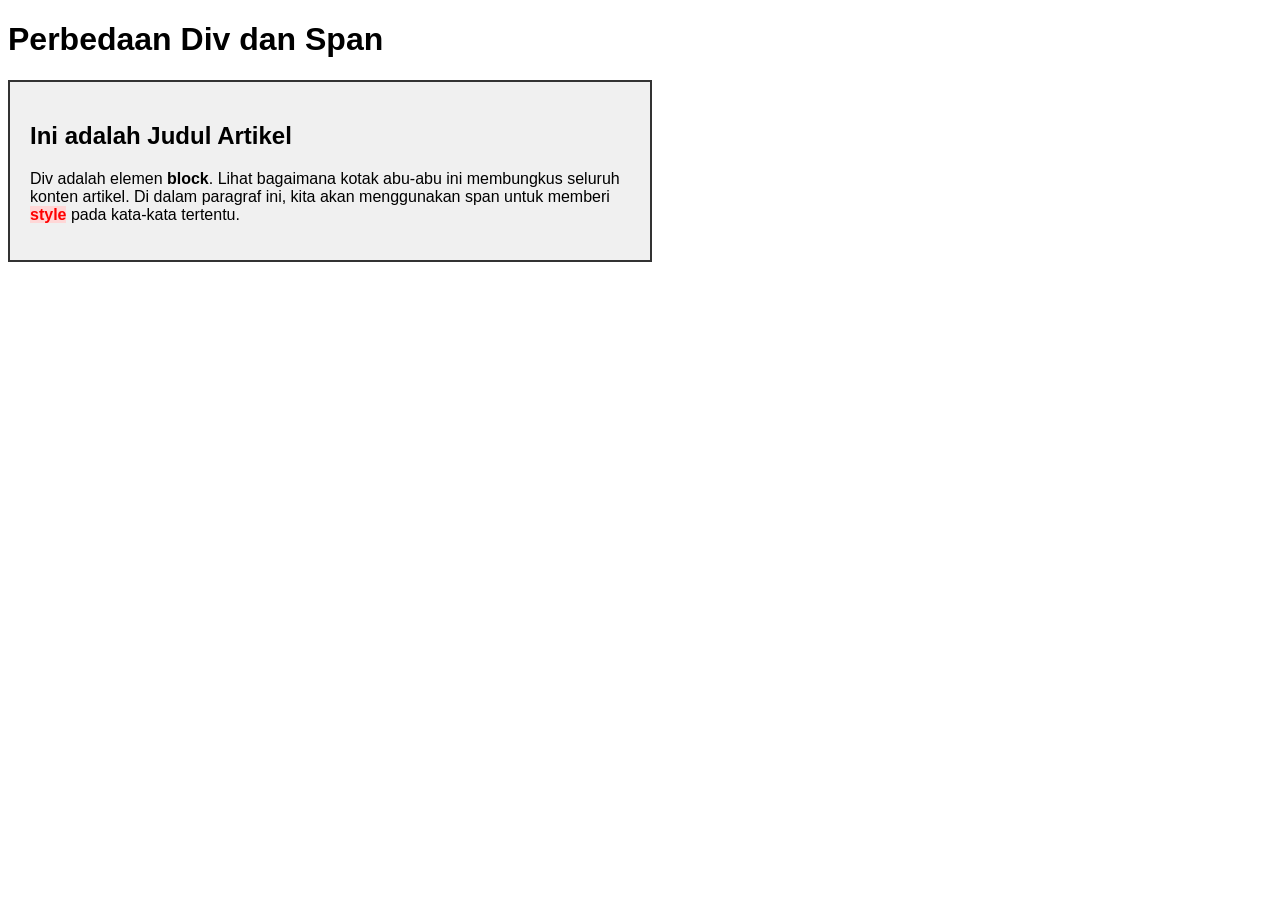
==== 11-box-model/index.html @ ba3f7faa "mengubah ukuran kotak menjadi lebih enak dilihat" ====
<!DOCTYPE html>
<html lang="en">

<head>
  <meta charset="UTF-8">
  <meta name="viewport" content="width=device-width, initial-scale=1.0">
  <title>Coba Div & Span</title>
  <style>
    body {
      font-family: Arial, Helvetica, sans-serif;
    }

    .kotak {
      background-color: #f0f0f0;
      border: 2px solid #333;
      width: 600px;
      padding: 20px;
    }

    .highlight {
      background-color: rgb(255, 215, 215);
      color: red;
      font-weight: bold;
    }
  </style>
</head>

<body>
  <h1>Perbedaan Div dan Span</h1>
  <div class="kotak">
    <h2>Ini adalah Judul Artikel</h2>
    <p>
      Div adalah elemen <strong>block</strong>. Lihat
      bagaimana kotak abu-abu ini membungkus seluruh konten
      artikel.
      Di dalam paragraf ini, kita akan menggunakan span
      untuk memberi <span class="highlight">style</span>
      pada kata-kata tertentu.
    </p>
  </div>
</body>

</html>
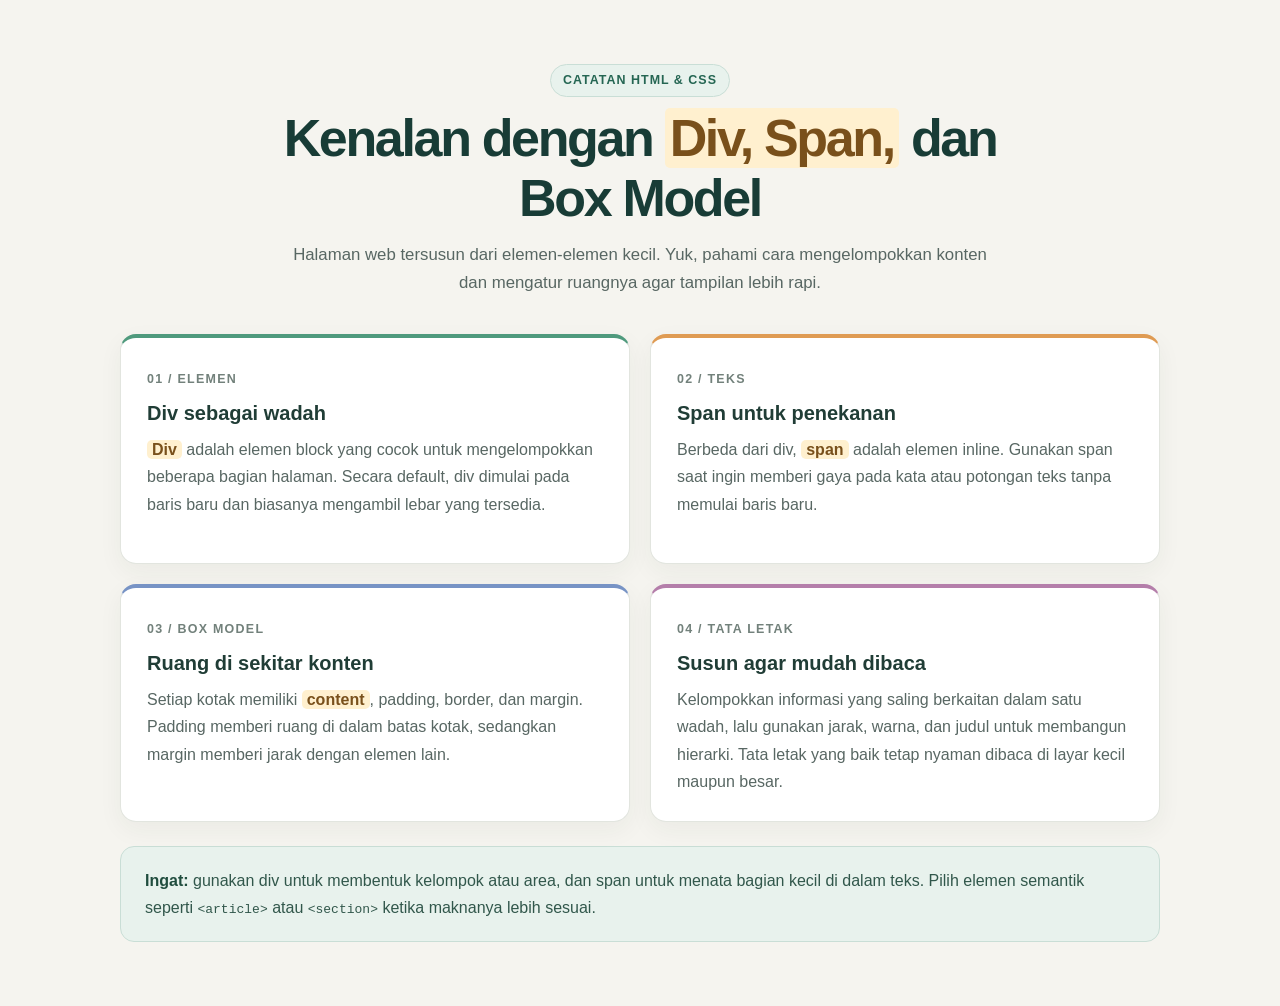
==== commit 82536496: "merevisi semua bagian isis dan style menggunakan bantuan ai namun tetap memahami cara ai tsb bekerja" ====
--- a/11-box-model/index.html
+++ b/11-box-model/index.html
@@ -1,43 +1,231 @@
 <!DOCTYPE html>
-<html lang="en">
+<html lang="id">
 
 <head>
   <meta charset="UTF-8">
   <meta name="viewport" content="width=device-width, initial-scale=1.0">
-  <title>Coba Div & Span</title>
+  <meta name="theme-color" content="#f5f4ef">
+  <title>Belajar Div, Span, dan Box Model</title>
   <style>
+    * {
+      box-sizing: border-box;
+    }
+
     body {
+      margin: 0;
+      background: #f5f4ef;
+      color: #20302f;
       font-family: Arial, Helvetica, sans-serif;
-    }
-
-    .kotak {
-      background-color: #f0f0f0;
-      border: 2px solid #333;
-      width: 600px;
-      padding: 20px;
+      line-height: 1.7;
+    }
+
+    .halaman {
+      width: min(100% - 40px, 1040px);
+      margin: 0 auto;
+      padding: 64px 0;
+    }
+
+    .pembuka {
+      max-width: 720px;
+      margin: 0 auto 36px;
+      text-align: center;
+    }
+
+    .label {
+      display: inline-block;
+      margin: 0 0 12px;
+      padding: 5px 12px;
+      border: 1px solid #c9ded6;
+      border-radius: 999px;
+      background: #e8f2ed;
+      color: #256653;
+      font-size: 0.78rem;
+      font-weight: 700;
+      letter-spacing: 0.08em;
+      text-transform: uppercase;
+    }
+
+    h1,
+    h2,
+    p {
+      margin-top: 0;
+    }
+
+    h1 {
+      margin-bottom: 12px;
+      color: #183c36;
+      font-size: clamp(2rem, 5vw, 3.25rem);
+      letter-spacing: -0.045em;
+      line-height: 1.15;
+    }
+
+    .pengantar {
+      margin-bottom: 0;
+      color: #586763;
+      font-size: 1.05rem;
+    }
+
+    .kumpulan-kartu {
+      display: grid;
+      grid-template-columns: repeat(2, minmax(0, 1fr));
+      gap: 20px;
+    }
+
+    .kartu {
+      min-height: 230px;
+      padding: 26px;
+      border: 1px solid #e2e5df;
+      border-top: 4px solid #4f9a7d;
+      border-radius: 16px;
+      background: #fff;
+      box-shadow: 0 8px 24px rgb(34 57 49 / 5%);
+      transition: transform 180ms ease, box-shadow 180ms ease;
+    }
+
+    .kartu:nth-child(2) {
+      border-top-color: #df9b53;
+    }
+
+    .kartu:nth-child(3) {
+      border-top-color: #7793c5;
+    }
+
+    .kartu:nth-child(4) {
+      border-top-color: #b47eaa;
+    }
+
+    .kartu:hover {
+      transform: translateY(-4px);
+      box-shadow: 0 14px 30px rgb(34 57 49 / 10%);
+    }
+
+    .nomor {
+      display: inline-block;
+      margin-bottom: 10px;
+      color: #72817b;
+      font-size: 0.78rem;
+      font-weight: 700;
+      letter-spacing: 0.1em;
+    }
+
+    .kartu h2 {
+      margin-bottom: 10px;
+      color: #203d36;
+      font-size: 1.25rem;
+      line-height: 1.3;
+    }
+
+    .kartu p {
+      margin-bottom: 0;
+      color: #586763;
     }
 
     .highlight {
-      background-color: rgb(255, 215, 215);
-      color: red;
-      font-weight: bold;
+      padding: 1px 5px;
+      border-radius: 5px;
+      background: #fff0cf;
+      color: #79501b;
+      font-weight: 700;
+    }
+
+    .catatan {
+      margin-top: 24px;
+      padding: 20px 24px;
+      border: 1px solid #c9ded6;
+      border-radius: 14px;
+      background: #e8f2ed;
+      color: #31574b;
+    }
+
+    .catatan strong {
+      color: #204d3e;
+    }
+
+    @media (max-width: 640px) {
+      .halaman {
+        width: min(100% - 28px, 520px);
+        padding: 40px 0;
+      }
+
+      .kumpulan-kartu {
+        grid-template-columns: 1fr;
+        gap: 14px;
+      }
+
+      .kartu {
+        min-height: 0;
+        padding: 22px;
+      }
+    }
+
+    @media (prefers-reduced-motion: reduce) {
+      .kartu {
+        transition: none;
+      }
     }
   </style>
 </head>
 
 <body>
-  <h1>Perbedaan Div dan Span</h1>
-  <div class="kotak">
-    <h2>Ini adalah Judul Artikel</h2>
-    <p>
-      Div adalah elemen <strong>block</strong>. Lihat
-      bagaimana kotak abu-abu ini membungkus seluruh konten
-      artikel.
-      Di dalam paragraf ini, kita akan menggunakan span
-      untuk memberi <span class="highlight">style</span>
-      pada kata-kata tertentu.
-    </p>
-  </div>
+  <main class="halaman">
+    <header class="pembuka">
+      <p class="label">Catatan HTML & CSS</p>
+      <h1>Kenalan dengan <span class="highlight">Div, Span,</span> dan Box Model</h1>
+      <p class="pengantar">
+        Halaman web tersusun dari elemen-elemen kecil. Yuk, pahami cara
+        mengelompokkan konten dan mengatur ruangnya agar tampilan lebih rapi.
+      </p>
+    </header>
+
+    <section class="kumpulan-kartu" aria-label="Materi dasar HTML dan CSS">
+      <article class="kartu">
+        <span class="nomor">01 / ELEMEN</span>
+        <h2>Div sebagai wadah</h2>
+        <p>
+          <span class="highlight">Div</span> adalah elemen block yang cocok
+          untuk mengelompokkan beberapa bagian halaman. Secara default, div
+          dimulai pada baris baru dan biasanya mengambil lebar yang tersedia.
+        </p>
+      </article>
+
+      <article class="kartu">
+        <span class="nomor">02 / TEKS</span>
+        <h2>Span untuk penekanan</h2>
+        <p>
+          Berbeda dari div, <span class="highlight">span</span> adalah elemen
+          inline. Gunakan span saat ingin memberi gaya pada kata atau potongan
+          teks tanpa memulai baris baru.
+        </p>
+      </article>
+
+      <article class="kartu">
+        <span class="nomor">03 / BOX MODEL</span>
+        <h2>Ruang di sekitar konten</h2>
+        <p>
+          Setiap kotak memiliki <span class="highlight">content</span>,
+          padding, border, dan margin. Padding memberi ruang di dalam batas
+          kotak, sedangkan margin memberi jarak dengan elemen lain.
+        </p>
+      </article>
+
+      <article class="kartu">
+        <span class="nomor">04 / TATA LETAK</span>
+        <h2>Susun agar mudah dibaca</h2>
+        <p>
+          Kelompokkan informasi yang saling berkaitan dalam satu wadah, lalu
+          gunakan jarak, warna, dan judul untuk membangun hierarki. Tata letak
+          yang baik tetap nyaman dibaca di layar kecil maupun besar.
+        </p>
+      </article>
+    </section>
+
+    <aside class="catatan">
+      <strong>Ingat:</strong> gunakan div untuk membentuk kelompok atau area,
+      dan span untuk menata bagian kecil di dalam teks. Pilih elemen semantik
+      seperti <code>&lt;article&gt;</code> atau <code>&lt;section&gt;</code>
+      ketika maknanya lebih sesuai.
+    </aside>
+  </main>
 </body>
 
-</html>+</html>
